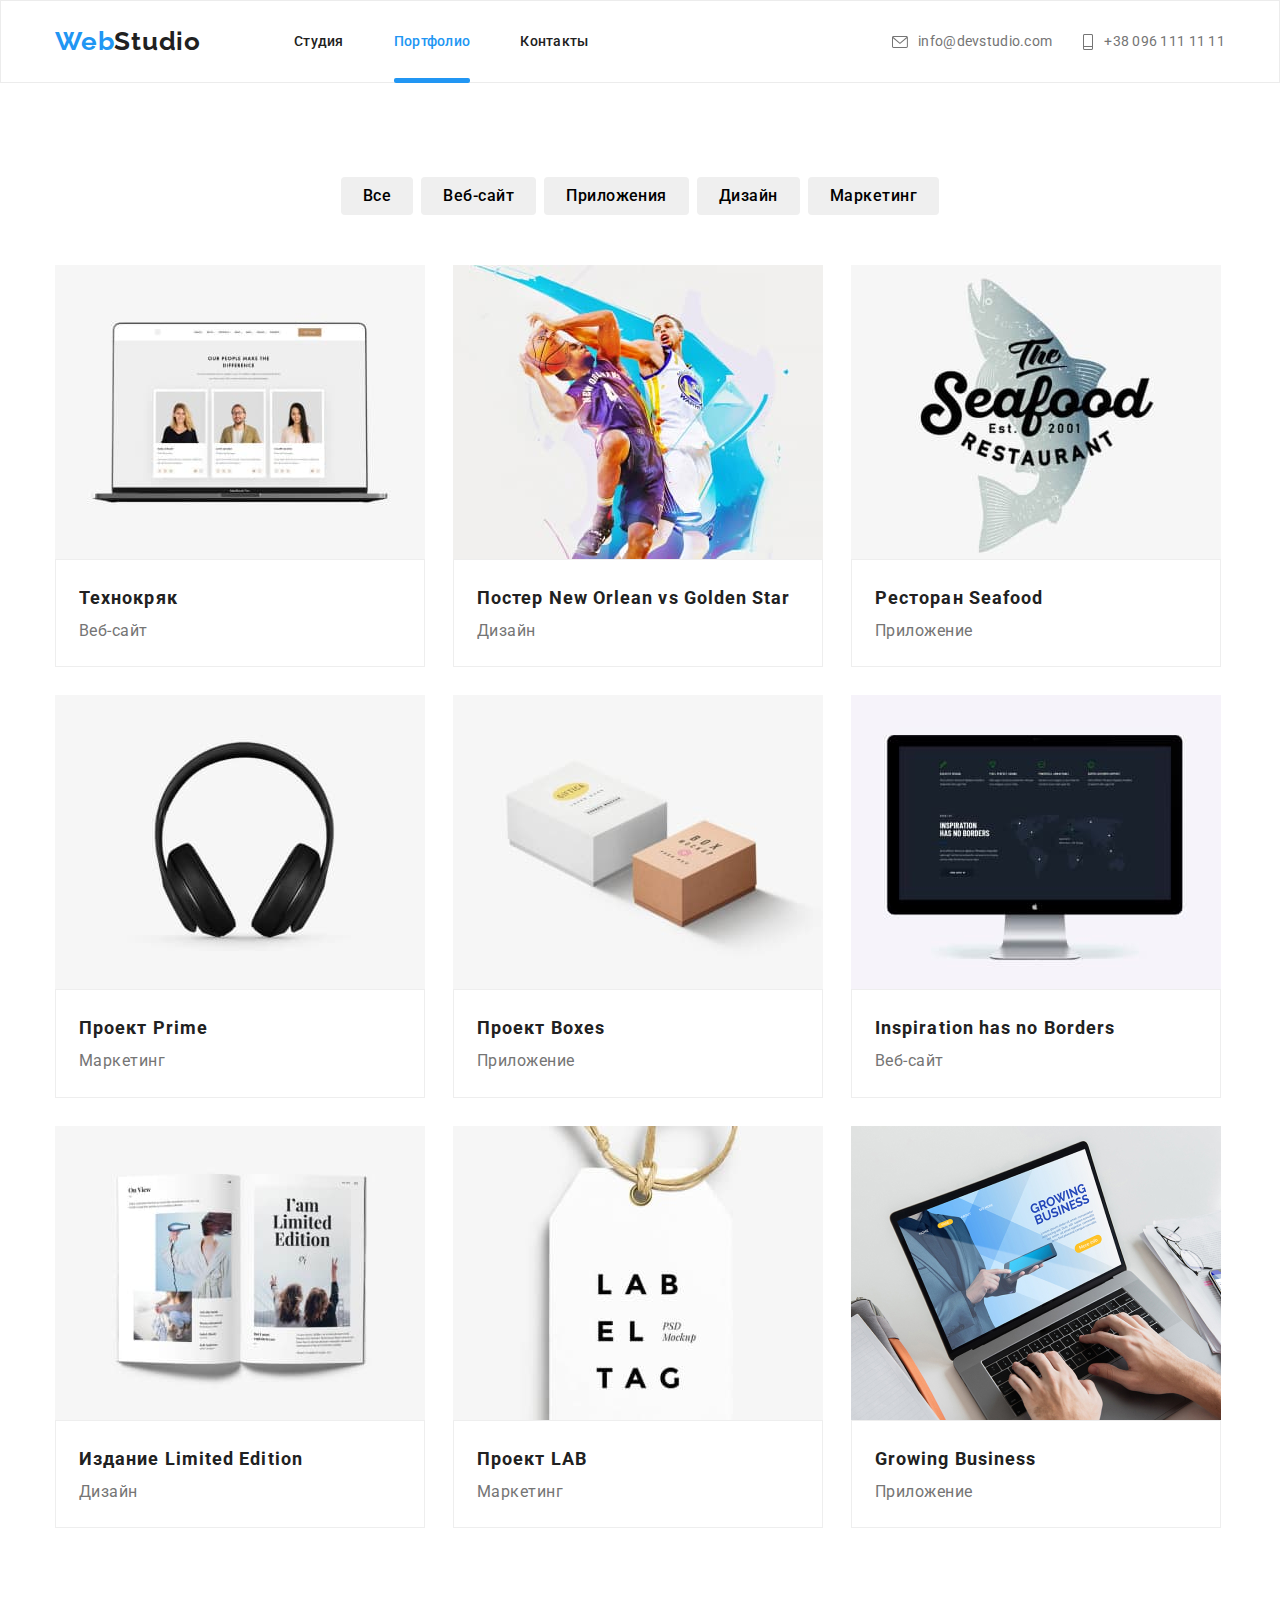
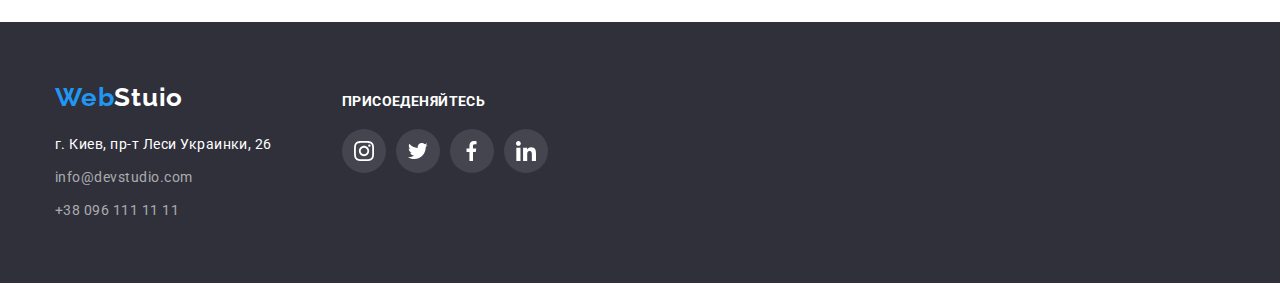
==== portfolio.html @ cc3d2007 "Start" ====
<!DOCTYPE html>
<html lang="ru">
<head>
    <meta charset="UTF-8">
    <meta http-equiv="X-UA-Compatible" content="IE=edge">
    <meta name="viewport" content="width=device-width, initial-scale=1.0">
    <title>Портфолио</title>
        <link href="https://fonts.googleapis.com/css2?family=Raleway:wght@700&family=Roboto:wght@400;500;700;900&display=swap"
            rel="stylesheet">
        <link rel="stylesheet" href="https://cdnjs.cloudflare.com/ajax/libs/modern-normalize/1.1.0/modern-normalize.min.css"
            integrity="sha512-wpPYUAdjBVSE4KJnH1VR1HeZfpl1ub8YT/NKx4PuQ5NmX2tKuGu6U/JRp5y+Y8XG2tV+wKQpNHVUX03MfMFn9Q=="
            crossorigin="anonymous" referrerpolicy="no-referrer" />
        <link rel="stylesheet" href="./css/style.css">
</head>
<body>

    <!-- Хедер -->
    <header class="page_heder">
        <div class="header-box container">
            <nav>
                <a href="./index.html" class="logo"><span class="logo-accent">Web</span>Studio</a>
                <ul class="list-nav list">
                    <li><a href="./index.html" class="link">Студия</a></li>
                    <li><a href="./portfolio.html" class="link-nav link">Портфолио</a></li>
                    <li><a href="#" class="link">Контакты</a></li>
                </ul>
            </nav>
            <!-- контанты -->
            <ul class="ause-nav list">
                <li class="ause_nav_icon">
                    <a href="mailto:info@devstudio.com" class="contact_box link">
                        <svg class="ause_icon" width="16" height="12">
                            <use href="images/icon/symbol-defs.svg#mail"></use>
                        </svg>
                        <span> info@devstudio.com</span>
                    </a>
                </li>
                <li class="ause_nav_icon">
                    <a href="tel:+380961111111" class="contact_box link">
                        <svg class="ause_icon" width="12" height="16">
                            <use href="images/icon/symbol-defs.svg#tel"></use>
                        </svg>
                         +38 096 111 11 11
                    </a>
                </li>
            </ul>
        </div>
    </header>

    <!-- Основной контент -->
    <main>
        <section class="maim_information">
            <div class="container">
                <h1 class="visually-hidden title">Портфолио</h1>
                <!-- Фильтрация запроса -->
                <ul class="button-list list">
                    <li><button type="button" class="filter_button">Все</button></li>
                    <li><button type="button" class="filter_button">Веб-сайт</button></li>
                    <li><button type="button" class="filter_button">Приложения</button></li>
                    <li><button type="button" class="filter_button">Дизайн</button></li>
                    <li><button type="button" class="filter_button">Маркетинг</button></li>
                </ul>
<!------------------------------------------------ Карточки с фото--------------------------------------------------->    
                <ul class="product_list list">
                    <li>
                        <a class="product_list_linc" href="#"> 
                            <div  class="product_img_box">
                                <img class="product_img" src="./images/portfolio1.jpg" alt="ноутбук с изображением сайта" width="370" height="294">
                                <p class="product_img_text">
                                    Технокряк это современная площадка распространения 
                                    коронавируса. Компании используют эту платформу для цифрового
                                    шпионажа и атак на защищённые сервера конкурентов
                                </p>
                            </div>
                            <div class="product_text_box">
                                <h2 class="title">Технокряк</h2>
                                <p class="cards-text">Веб-сайт</p>
                            </div>
                        </a>
                    </li>
                    <li>
                        <a class="product_list_linc" href="#">
                            <div class="product_img_box">
                                <img src="./images/portfolio2.jpg" alt="два баскетболиста борются за мяч" width="370" height="294">
                                <p class="product_img_text">
                                    Технокряк это современная площадка распространения
                                    коронавируса. Компании используют эту платформу для цифрового
                                    шпионажа и атак на защищённые сервера конкурентов
                                </p>
                            </div>
                            <div class="product_text_box">
                                <h2 class="title">Постер New Orlean vs Golden Star</h2>
                                <p class="cards-text">Дизайн</p>
                            </div>
                        </a>
                    </li>
                    <li>
                        <a class="product_list_linc" href="#">
                            <div class="product_img_box">
                                <img src="./images/portfolio3.jpg" alt="логотип с изображением рыбы" width="370" height="294">
                                <p class="product_img_text">
                                    Технокряк это современная площадка распространения
                                    коронавируса. Компании используют эту платформу для цифрового
                                    шпионажа и атак на защищённые сервера конкурентов
                                </p>
                            </div>
                            <div class="product_text_box">
                                <h2 class="title">Ресторан Seafood</h2>
                                <p class="cards-text">Приложение</p>
                            </div>
                        </a>
                    </li>
                    <li>
                        <a class="product_list_linc" href="#">
                            <div class="product_img_box">
                                <img src="./images/portfolio4.jpg" alt="изображены наушники" width="370" height="294">
                                <p class="product_img_text">
                                    Технокряк это современная площадка распространения
                                    коронавируса. Компании используют эту платформу для цифрового
                                    шпионажа и атак на защищённые сервера конкурентов
                                </p>
                            </div>
                            <div class="product_text_box">
                                <h2 class="title">Проект Prime</h2>
                                <p class="cards-text">Маркетинг</p>
                            </div>
                        </a>
                    </li>
                    <li>
                        <a class="product_list_linc" href="#">
                            <div class="product_img_box">
                                <img src="./images/portfolio5.jpg" alt="изображены: серая и рыжая коробки" width="370" height="294">
                                <p class="product_img_text">
                                    Технокряк это современная площадка распространения
                                    коронавируса. Компании используют эту платформу для цифрового
                                    шпионажа и атак на защищённые сервера конкурентов
                                </p>
                            </div>
                            <div class="product_text_box">
                                <h2 class="title">Проект Boxes</h2>
                                <p class="cards-text">Приложение</p>
                            </div>
                        </a>
                    </li>
                    <li>
                        <a class="product_list_linc" href="#">
                            <div class="product_img_box">
                                <img src="./images/portfolio6.jpg" alt="экран с изображением сайта" width="370" height="294">
                                <p class="product_img_text">
                                    Технокряк это современная площадка распространения
                                    коронавируса. Компании используют эту платформу для цифрового
                                    шпионажа и атак на защищённые сервера конкурентов
                                </p>
                            </div>
                            <div class="product_text_box">
                                <h2 class="title">Inspiration has no Borders</h2>
                                <p class="cards-text">Веб-сайт</p>
                            </div>
                        </a>
                    </li>
                    <li>
                        <a class="product_list_linc" href="#">
                            <div class="product_img_box">
                                <img src="./images/portfolio7.jpg" alt="изображена книга с фото-колажем" width="370" height="294">
                                <p class="product_img_text">
                                    Технокряк это современная площадка распространения
                                    коронавируса. Компании используют эту платформу для цифрового
                                    шпионажа и атак на защищённые сервера конкурентов
                                </p>
                            </div>
                            <div class="product_text_box">
                                <h2 class="title">Издание Limited Edition</h2>
                            <p class="cards-text">Дизайн</p>
                            </div>
                        </a>
                    </li>
                    <li>
                        <a class="product_list_linc" href="#">
                            <div class="product_img_box">
                                <img src="./images/portfolio8.jpg" alt="Этикетка с дизайном" width="370" height="294">
                                <p class="product_img_text">
                                    Технокряк это современная площадка распространения
                                    коронавируса. Компании используют эту платформу для цифрового
                                    шпионажа и атак на защищённые сервера конкурентов
                                </p>
                            </div>
                            <div class="product_text_box">
                                <h2 class="title">Проект LAB</h2>
                            <p class="cards-text">Маркетинг</p>
                            </div>
                        </a>
                    </li>
                    <li>
                        <a class="product_list_linc" href="#">
                            <div class="product_img_box">
                                <img src="./images/portfolio9.jpg" alt="ноутбук с главной страницей приложения" width="370" height="294">
                                <p class="product_img_text">
                                    Технокряк это современная площадка распространения
                                    коронавируса. Компании используют эту платформу для цифрового
                                    шпионажа и атак на защищённые сервера конкурентов
                                </p>
                            </div>
                            <div class="product_text_box">
                                <h2 class="title">Growing Business</h2>
                            <p class="cards-text">Приложение</p>
                            </div>
                        </a>
                    </li>
                </ul>
            </div>
        </section>
    </main>

    <!-- Футер -->
    <footer>
        <div class="footer_container container">
            <div>
                <a href="./index.html" class="logo logo-footer"><span class="logo-accent">Web</span>Stuio</a>
                <address>
                    <ul class="footer-list list">
                        <li><a href="https://goo.gl/maps/L2MyBk3LdG8CVjXL7" class="footer-main-link">г. Киев, пр-т Леси
                                Украинки, 26</a>
                        </li>
                        <li><a href="mailto:info@devstudio.com" class="footer-link link">info@devstudio.com</a></li>
                        <li><a href="tel:+380961111111" class="footer-link link">+38 096 111 11 11</a></li>
                    </ul>
                </address>
            </div>
            <div class="ause_container">
                <h3 class="ause_container_title title">Присоеденяйтесь</h3>
                <ul class="footer_social_list list">
                    <li class="footer_social_item">
                        <a href="" class="footer_social_link link">
                            <svg class="footer_social_icon" width="20" height="20">
                                <use href="images/icon/symbol-defs.svg#Instagram"></use>
                            </svg>
                        </a>
                    </li>
                    <li class="footer_social_item">
                        <a href="" class="footer_social_link link">
                            <svg class="footer_social_icon" width="20" height="20">
                                <use href="images/icon/symbol-defs.svg#Tviter"></use>
                            </svg>
                        </a>
                    </li>
                    <li class="footer_social_item">
                        <a href="" class="footer_social_link link">
                            <svg class="footer_social_icon" width="20" height="20">
                                <use href="images/icon/symbol-defs.svg#Facebook"></use>
                            </svg>
                        </a>
                    </li>
                    <li class="footer_social_item">
                        <a href="" class="footer_social_link link">
                            <svg class="footer_social_icon" width="20" height="20">
                                <use href="images/icon/symbol-defs.svg#Linkedin"></use>
                            </svg>
                        </a>
                    </li>
                </ul>
            </div>
        </div>
    </footer>
</body>
</html>
---- css/style.css ----
/* универсальный стиль */
:root {
  --primary-text-color: #757575;
  --title-text-color: #212121;
  --accent: #2196f3;
  --primary-background-color: #ffffff;
  --second-background-color: #f5f4fa;
  --third-background-color: #2f303a;
}
/* основной цвет текста #212121 */
/* вспомогательный цвет текста #757575 */
/* основной цвет фона #E5E5E5 */
/* Вспомогательный цвет фона #F5F4FA */
/* акцент #2196F3 */
/* цвет футера #2F303A */



/* ---------------Обнуление визуала---------- */

html{
  box-sizing: border-box;
}

*, 
*::before, 
*::after {
  box-sizing: inherit;
}

img{
  display: block;
}

body {
  margin: 0;

  background-color: var(--primary-background-color);
  color: var(--primary-text-color);
  
  font-family: Roboto, sans-serif;
  font-size: 16px;
  line-height: 1.9;
  letter-spacing: 0.03em;
}

a {
  text-decoration: none;
}

h1,
h2,
h3,
h4,
ul,
p{
  margin: 0;
  padding: 0;
}


/* ----------Универсальные классы----------- */

.list {
  list-style: none;
}


.title {
  color: var(--title-text-color);

  font-size: 18px;
  line-height: 2;
  letter-spacing: 0.06em;
}

.container{
  width: 1200px;
  margin: 0 auto;
  padding: 0 15px;
}

.section{
  padding: 94px;
}

/* --------------Стили Хедера ----------------*/

.page_heder{
border: 1px solid #ECECEC;
padding: 25px 0;
}

.header-box{
  display: flex;
  align-items: center;
  justify-content: space-between;

}

.header-box > nav{
  display: flex;
  align-items: center;
    
}

.logo {
  color: var(--title-text-color);
  
  font-family: Raleway, cursive;
  font-weight: 700;
  font-size: 26px;
  line-height: 1.2;
  letter-spacing: 0.03em;
}
.logo-accent {
  color: var(--accent);
}
.list-nav {
  display: flex;
  
  color: var(--title-text-color);

  font-weight: 500;
  font-size: 14px;
  line-height: 1.14;
  letter-spacing: 0.02em;
}

.list-nav >li {
  margin-left: 50px;
  position: relative;
}

.list-nav >li:first-child{
  margin-left: 93px;
}

.list-nav .link{
  padding: 32px 0;
}

.ause_nav_icon .link {
  color: var(--primary-text-color); 
}

.link{
  color: var(--title-text-color);

  transition: color 2500ms cubic-bezier(0.4, 0, 0.2, 1);
}

.link:hover,
.link:focus {
  color: var(--accent);
  outline: none;

  transition: color 250ms cubic-bezier(0.4, 0, 0.2, 1);
}

.link-nav {
  color: var(--accent);
}

.link-nav::after{
  content: "";
  position: absolute;
  left: 0;
  bottom: -33px;

  display: block;
  width: 100%;
  height: 5px;
  background-color: var(--accent);
  border-radius: 2px;

  transition: transform 250ms cubic-bezier(0.4, 0, 0.2, 1);
}

.link-nav:hover::after {
  transform: rotate(180deg);
}



.ause-nav {
  display: flex;
  
} 
.ause_nav_icon{
  display: flex;
  justify-content: center;
  align-items: center;
  
}

.ause_nav_icon{
  margin-right: 30px;
}

.ause_nav_icon:last-child{
  margin-right: 0;
}

.contact_box {
  color: var(--primary-text-color);

  font-weight: 500px;
  font-size: 14px;
  line-height: 1.14;
  letter-spacing: 0.02em;

  display: flex;
  align-items: center;
  justify-content: center;
  /* color: currentColor; */
}

.ause_icon{
  margin-right: 10px;
  fill: currentColor;

  padding: 0;

  align-items: center;
  justify-content: center;
}


/*--------------- стили main index ------------------*/

.hero{
  max-width: 1600px;
  min-height: 600px ;

  margin-left: auto;
  margin-right: auto;

  padding: 200px 0;

  background-image: linear-gradient(rgba(47, 48, 58, 0.4), rgba(47, 48, 58, 0.4)), 
  url(../images/hero-img.jpg);

  background-size: cover;
  background-repeat: no-repeat;
  background-position: center;
 
}

.hero-conteyner{
  
  text-align: center;
  
}

.hero-title{

  color: #ffffff;

  font-weight: 900;
  font-size: 44px;
  line-height: 1.36;

  letter-spacing: 0.06em;
  text-transform: uppercase;
  
}

.hero-button{
  margin-top: 30px;

  background-color: var(--accent);
  color: #ffffff;

  font-weight: 700;
  font-size: 16px;
  line-height: 1.9;
  letter-spacing: 0.06em;
  font-family: inherit;

  border-radius: 4px;
  box-shadow: 0px 4px 4px rgba(0, 0, 0, 0.15);

  width: 200px;
  height: 50px;
  
  cursor: pointer;
}
/* -----------Преимущества компании */

.advantage_section{
  padding: 94px 0 0 0 ;
}

.visually-hidden {
  position: absolute;
  width: 1px;
  height: 1px;
  margin: -1px;
  border: 0;
  padding: 0;
  white-space: nowrap;
  clip-path: inset(100%);
  clip: rect(0 0 0 0);
  overflow: hidden;
}


.advantage_list{
  display: flex;
}

.advantage_list >li{
  margin-right: 30px;
  width: 270px;
}

.advantage_list >li:last-child{
  margin-right: 0;
}

.advantage_list >li::before{
  content: "";
  display: block;
  width: 270px;
  height: 120px;
  margin-bottom: 30px;

  background-color: #F5F4FA;
  border-radius: 4px;
  
  /* outline: 1px solid chartreuse; */

  background-repeat: no-repeat;
  background-position: center;
}

.icon_antenna::before{
  background-image: url(../images/icon/advantage/advantage_antenna.svg);

}

.icon_astronaut::before{
  background-image: url(../images/icon/advantage/advantage_astronaut.svg);
}

.icon_clock::before{
  background-image: url(../images/icon/advantage/advantage_clock.svg);
}

.icon_diagram::before{
  background-image: url(../images/icon/advantage/advantage_diagram.svg);
}

.advantage-title{

  margin-bottom: 10px;

  font-size: 14px;
  line-height: 1.14;
  letter-spacing: 0.03em;
  text-transform: uppercase;
}

.advantage-text{

  font-size: 14px;
  line-height: 1.7;
  letter-spacing: 0.03em;
}


/* ---------Чем Мы Занимаемся- */

.work{
  margin: 0px auto;
}

.work-list{
  display: flex;
  justify-content: center;
}

.work_list_item{
  margin-right: 30px;

  position: relative;
}

.work_list_item:last-child {
  margin-right: 0;
}

.work_list_text{
  position: absolute;

  bottom: 0;
  left: 50%;
  transform: translateX(-50% );

  width: 100%;

  padding: 27px 80px;

  font-size: 14px;
  line-height: 16px;
  text-align: center;
  letter-spacing: 0.03em;
  text-transform: uppercase;

  color: #FFFFFF;

  background-color: rgba(47, 48, 58, 0.8);
}

.our_work,
.our_team,
.ouer_clients{
  margin-bottom: 50px;

  font-size: 36px;
  line-height: 1.16;
  text-align: center;
  letter-spacing: 0.03em;
}

/* -----------------наша команда */

.team_section{
  background-color: var(--second-background-color);
  padding-bottom: 94px;
}

 /* .team{
  background-color: limegreen;
   
} */

.team >.list {
  display: flex;
  justify-content: center;
  

}
.team_list{
  margin-right: 28px;

  background: #FFFFFF;
/* material shadow v1 */

box-shadow: 0px 1px 3px rgba(0, 0, 0, 0.12), 
0px 1px 1px rgba(0, 0, 0, 0.14), 
0px 2px 1px rgba(0, 0, 0, 0.2);
border-radius: 0px 0px 4px 4px;
}

.team_list:last-child{
  margin-right: 0;
}


.team-title{
  font-weight: 500;
  font-size: 16px;
  line-height: 1.18;
  letter-spacing: 0.03em;

  text-align: center;
}

.team_title_stile{
  text-align: center;
  padding: 30px 0;

  background-color:  var(--primary-background-color);
}

.product_text_box{
  padding: 20px 23px;
  border: 1px solid #EEEEEE;
}
.team-text{

  font-size: 16px;
  line-height: 1.18;
  letter-spacing: 0.03em;

  margin-top: 10px;
  margin-bottom: 16px;
}

.team_social_list{
  display: flex;
  justify-content: center;
  align-content: center;
}

.team_social_item{
  height: 44px;
  width: 44px;
}

.team_social_item:not(:last-child){
  margin-right: 10px;
}

.team_social_link{
  height: 100%;
  width: 100%;
  
  border-radius: 50%;

  display: flex;
  align-items: center;
  justify-content: center;

  transition: background-color 250ms cubic-bezier(0.4, 0, 0.2, 1);
}

.team_social_icon{
  fill: #AFB1B8;
}

.team_social_link:hover,
.team_social_link:focus{
  background-color: var(--accent);
}

.team_social_link:hover .team_social_icon,
.team_social_link:focus .team_social_icon{
  fill: var(--primary-background-color);
}


/* ---------------------наши Клиенты---------------------- */

.clients_list{
  display: flex;

}

.clients_list>li{
  width: calc((100% - 30px) /6);
  height: 92px;
}

.clients_list>li:not(:last-child){
  margin-right: 30px;
}

.clients_link{
  border: 1px solid #AFB1B8;
  box-sizing: border-box;
  border-radius: 4px;

  transition: border-color 250ms cubic-bezier(0.4, 0, 0.2, 1);
}

.clients_link:hover,
.clients_link:focus {
  border-color: var(--accent);
}

.clients_link:hover .clients_icon,
.clients_link:focus .clients_icon {
 fill: var(--accent);
}

.clients_list>li>a {
  outline: none;
}

.clients_icon{
  fill: #AFB1B8;

  transition: fill 250ms cubic-bezier(0.4, 0, 0.2, 1);
}

.clients_list>li>a{
  width: 100%;
  height: 100%;

  display: flex;
  justify-content: center;
  align-items: center;
}


/* --------------------стили main portfolio*-------------------------------*/
.maim_information{
  padding: 94px 0;
}

.button-list {
  display: flex;
  justify-content: center;

  margin-bottom: 50px;

  color: var(--title-text-color);
}

.filter_button{
  transition: box-shadow 250ms 
  cubic-bezier(0.4, 0, 0.2, 1);
}
  
.filter_button:hover,
.filter_button:focus {
box-shadow: 0px 3px 1px rgba(0, 0, 0, 0.1), 0px 1px 2px rgba(0, 0, 0, 0.08), 
0px 2px 2px rgba(0, 0, 0, 0.12);
}

.button-list >li:not(:last-child){
  margin-right: 8px;
}
.button-list button {

  border-radius: 4px;
  padding: 6px 22px;
  
  font-weight: 500;
  font-size: 16px;
  line-height: 1.62;
  letter-spacing: 0.03em;

  cursor: pointer;

  transition: background-color 250ms 
  cubic-bezier(0.4, 0, 0.2, 1);
}

.button-list button:hover,
.button-list button:focus {
  color: #ffffff;
  background-color: var(--accent);
}

button {
    border: none;
    font-family: inherit;
}

/* -----------------------Карточки с фото--------------------- */
.product_list{
  display: flex;
  flex-wrap: wrap;

}

.product_list >li {
  margin-right: 28px;
  margin-bottom: 28px;
  
}

.product_list >li:nth-child(3n){
  margin-right: 0px;
}

.product_list >li:nth-child(n+7){
  margin-bottom: 0;
}

.product_list_linc{
  display: block;

  transition: box-shadow 250ms cubic-bezier(0.4, 0, 0.2, 1);
}

.product_list_linc:hover,
.product_list_linc:focus {

  background: #FFFFFF;
  box-sizing: border-box;
  box-shadow: 0px 1px 1px rgba(0, 0, 0, 0.12), 
  0px 4px 4px rgba(0, 0, 0, 0.06), 
  1px 4px 6px rgba(0, 0, 0, 0.16);
}








.product_img_box{
  position: relative;
  overflow: hidden;
}

.product_img_text{
  position: absolute;
  top: 0;
  height: 100%;
  padding: 64px 24px;

  font-size: 18px;
  line-height: 28px;
  letter-spacing: 0.03em;
  color: #FFFFFF;

  background-color: rgba(33, 150, 243, 0.9);

  transform: translateY(100%);
  transition-duration: 250ms;
  transition-timing-function: cubic-bezier(0.4, 0, 0.2, 1);
}

.product_list_linc:hover .product_img_text {
  transform: translateY(0);
}




.cards-text{
  color: var(--primary-text-color);
}




/* --------------------Подвал -----------------------------------------------*/
footer {
  background-color: var(--third-background-color);
  padding: 60px 0;
}

.footer_container{
  display: flex;
  align-items:baseline;
}

.logo-footer{
  color: #ffffff;
  display: block;
  margin-bottom: 20px;
}

.footer-main-link{
  color: #ffffff;
}

.footer-link{
  color: rgba(255, 255, 255, 0.6);
}

.footer-list {

  font-size: 14px;
  line-height: 1.7;
  font-style: normal;
}

.footer-list >li{
  display: block;
}

.footer-list >li:not(:first-child){
  margin-top: 9px;
}

.ause_container{
  padding: 0 70px;
}

.ause_container_title{
  
  font-size: 14px;
  line-height: 16px;
  letter-spacing: 0.03em;
  text-transform: uppercase;

  color: #FFFFFF;

   margin-bottom: 20px;
}

.footer_social_list{
  display: flex;
  justify-content: center;
  align-items: center;
}

.footer_social_item{
  width: 44px;
  height: 44px;
}

.footer_social_item:not(:last-child){
  margin-right: 10px;
}

.footer_social_link{
  display: flex;
  justify-content: center;
  align-items: center;

  width: 100%;
  height: 100%;
  border-radius: 50%;
  
  background-color: rgba(255, 255, 255, 0.1);

  transition: background-color 250ms cubic-bezier(0.4, 0, 0.2, 1);
}

.footer_social_link:hover,
.footer_social_link:focus{
  background-color: var(--accent);
}

.footer_social_icon{
  fill: #FFFFFF;
}


/* ---------------------Модальное окно--------------- */

.backdrop{
  width: 100vw;
  height: 100vh;
  background-color: rgba(0, 0, 0, 0.2);
  position: fixed;
  top: 0;
  transition: opacity 250ms, visibility 250ms ;
}

.modal{
  position: absolute;
  top: 50%;
  left: 50%;
  
  transform: translate(-50%, -50%);

  width: 528px;
  min-height: 581px;
  background: #FFFFFF;
  border-radius: 4px;
}

.modal_cloze{
  position: absolute;
  top: 10px;
  right: 10px;

  width: 30px;
  height: 30px;

  background-color: #FFFFFF;
  border: 1px solid rgba(0, 0, 0, 0.1);
  border-radius: 50%;

  display: flex;
  justify-content: center;
  align-items: center;
}

.is-hidden{
  opacity: 0;
  visibility: none;
  pointer-events: none;
}
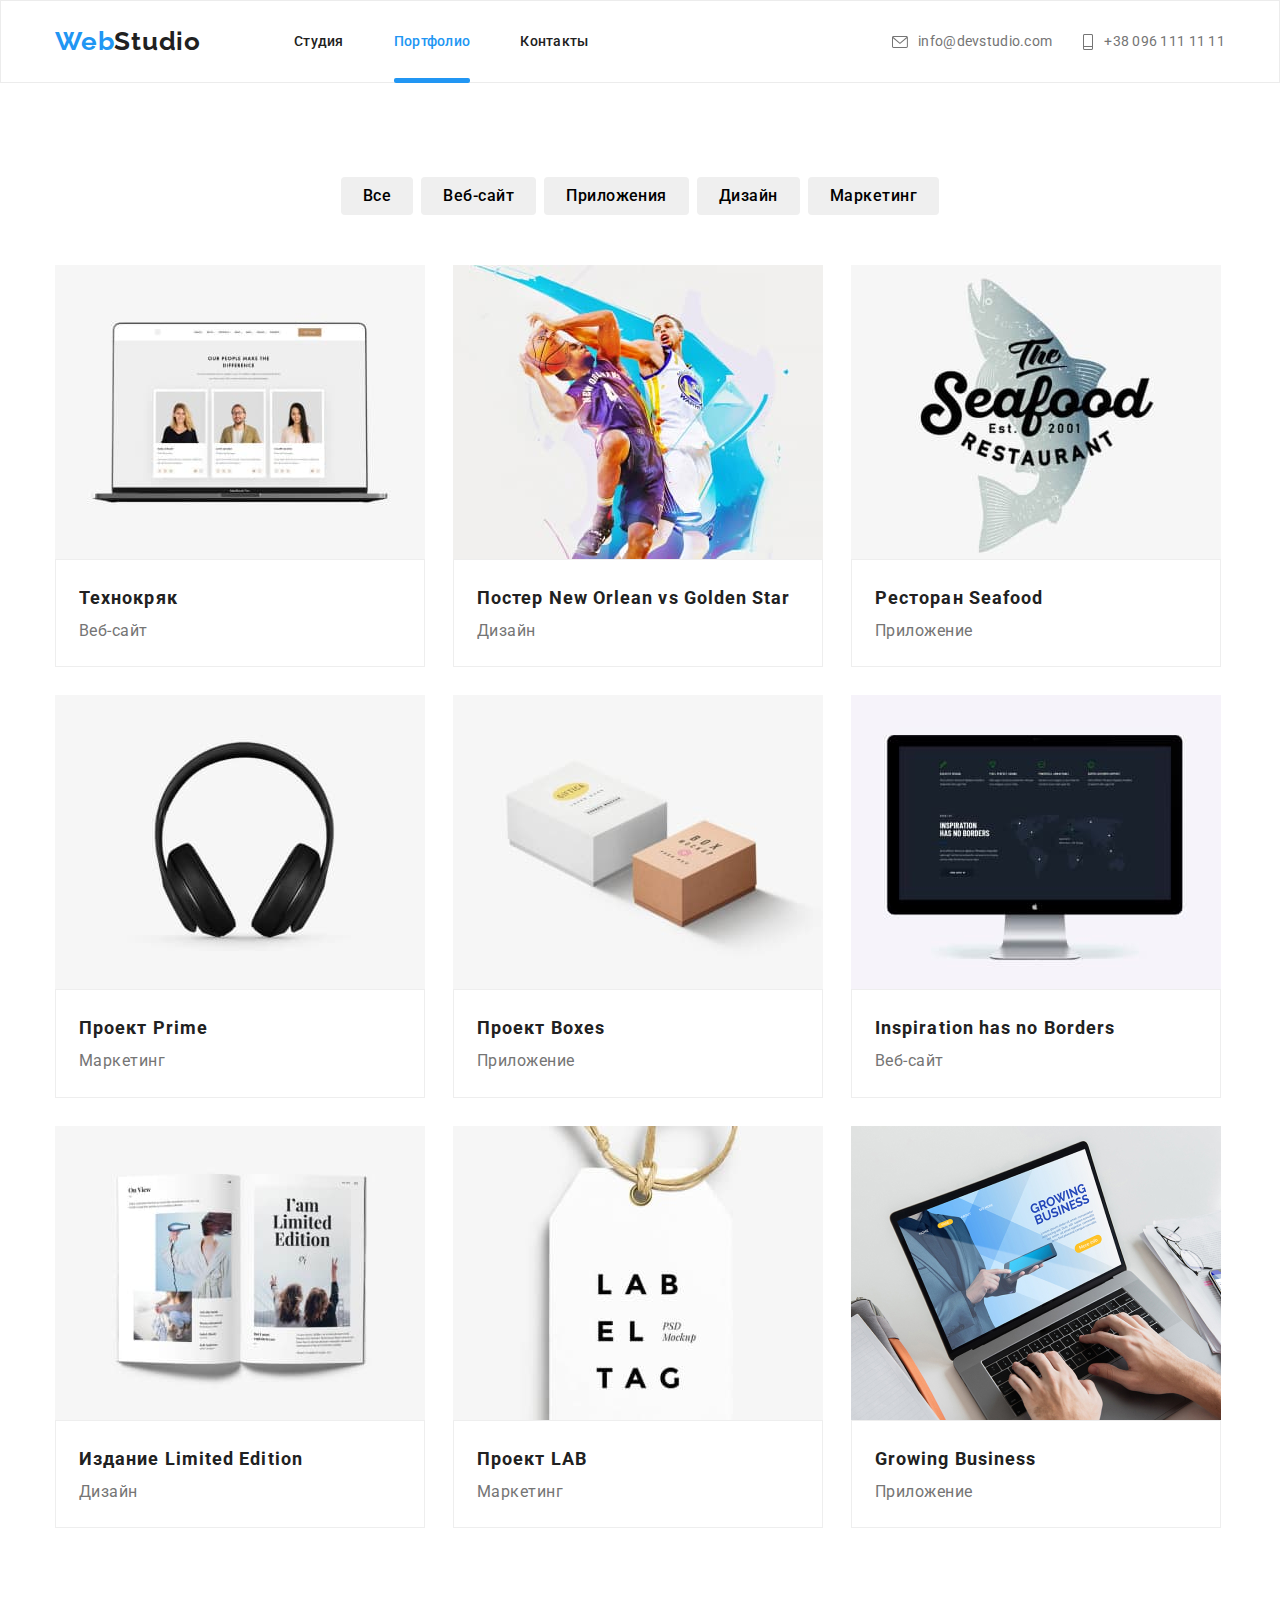
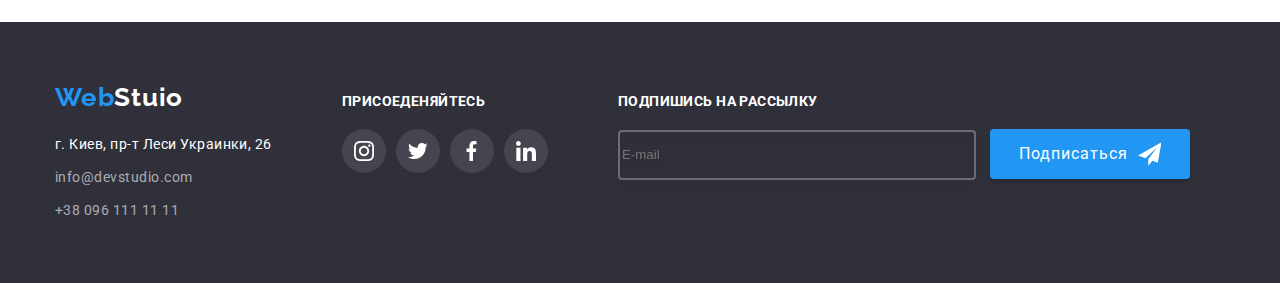
==== commit 344272f3: "Форма в футере готова" ====
--- a/portfolio.html
+++ b/portfolio.html
@@ -230,34 +230,50 @@
                 <h3 class="ause_container_title title">Присоеденяйтесь</h3>
                 <ul class="footer_social_list list">
                     <li class="footer_social_item">
-                        <a href="" class="footer_social_link link">
+                        <a href="" class="footer_social_link">
                             <svg class="footer_social_icon" width="20" height="20">
                                 <use href="images/icon/symbol-defs.svg#Instagram"></use>
                             </svg>
                         </a>
                     </li>
                     <li class="footer_social_item">
-                        <a href="" class="footer_social_link link">
+                        <a href="" class="footer_social_link">
                             <svg class="footer_social_icon" width="20" height="20">
                                 <use href="images/icon/symbol-defs.svg#Tviter"></use>
                             </svg>
                         </a>
                     </li>
                     <li class="footer_social_item">
-                        <a href="" class="footer_social_link link">
+                        <a href="" class="footer_social_link">
                             <svg class="footer_social_icon" width="20" height="20">
                                 <use href="images/icon/symbol-defs.svg#Facebook"></use>
                             </svg>
                         </a>
                     </li>
                     <li class="footer_social_item">
-                        <a href="" class="footer_social_link link">
+                        <a href="" class="footer_social_link">
                             <svg class="footer_social_icon" width="20" height="20">
                                 <use href="images/icon/symbol-defs.svg#Linkedin"></use>
                             </svg>
                         </a>
                     </li>
                 </ul>
+            </div>
+            <!-- -----------------------------Подписка на Телеграм----------------------------------------------------------- -->
+            <div class="footer_input_conteiner">
+                <h3 class="ause_container_title title">Подпишись на рассылку</h3>
+    
+                <form action="#">
+                    <input type="mail" name="user-mail" class="footer_input" placeholder="E-mail" title="****@mail.com">
+    
+                    <button type="submit" class="footer_input_butten">
+                        <span class="footer_input_butten_text">Подписаться
+                            <svg class="footer_input_icon" width="24" height="24">
+                                <use href="./images/icon/symbol-defs.svg#telega"></use>
+                            </svg>
+                        </span>
+                    </button>
+                </form>
             </div>
         </div>
     </footer>
--- a/css/style.css
+++ b/css/style.css
@@ -817,6 +817,51 @@
 }
 
 
+.footer_input {
+  width: 358px;
+  height: 50px;
+
+  border: 2px solid rgba(255, 255, 255, 0.3);
+  box-sizing: border-box;
+  filter: drop-shadow(0px 4px 4px rgba(0, 0, 0, 0.15));
+  border-radius: 4px;
+  background-color: transparent;
+}
+
+.footer_input_butten {
+  width: 200px;
+  height: 50px;
+
+  margin-left: 10px;
+  padding: 10px 29px;
+
+  background: #2196F3;
+  box-shadow: 0px 4px 4px rgba(0, 0, 0, 0.15);
+  border-radius: 4px;
+
+  font-size: 16px;
+  line-height: 30px;
+  letter-spacing: 0.06em;
+  color: #FFFFFF;
+}
+
+.footer_input_icon {
+  fill: #ffffff;
+  margin-left: 10px;
+}
+
+.footer_input_butten_text {
+  display: flex;
+  align-items: center;
+  justify-content: center;
+}
+
+
+
+
+
+
+
 /* ---------------------Модальное окно--------------- */
 
 .backdrop{
@@ -839,7 +884,104 @@
   min-height: 581px;
   background: #FFFFFF;
   border-radius: 4px;
-}
+  padding: 40px;
+}
+
+.modal_title {
+  font-weight: bold;
+  font-size: 20px;
+  line-height: 23px;
+  text-align: center;
+  letter-spacing: 0.03em;
+
+  color: #212121;
+
+ margin-bottom: 12px;
+}
+
+.input_lable {
+  font-size: 12px;
+  line-height: 14px;
+  letter-spacing: 0.01em;
+
+  color: #757575;
+
+  margin-bottom: 4px;
+}
+
+
+.modal_input{
+  width: 100%;
+  height: 44px;
+  border: 1px solid rgba(33, 33, 33, 0.2);
+  box-sizing: border-box;
+  border-radius: 4px;
+  margin-bottom: 10px;
+
+  outline: none;
+}
+
+
+.modal_input::placeholder {
+  font-size: 14px;
+  line-height: 16px;
+  letter-spacing: 0.01em;
+
+  color: rgba(117, 117, 117, 0.5);
+}
+
+.modal_input::placeholder-shown {
+  border-color: var(--accent);
+}
+
+.modal_input:hover, 
+.modal_input:focus {
+  border-color: var(--accent);
+}
+
+
+.input_box {
+  position: relative;
+}
+
+.input_icon {
+  position: absolute;
+  left: 10px;
+  top: 55%;
+}
+
+
+
+.coment_text {
+  width: 448px;
+  height: 120px;
+
+  border: 1px solid rgba(33, 33, 33, 0.2);
+  box-sizing: border-box;
+  border-radius: 4px;
+
+  resize: none;
+  outline: none;
+}
+
+.coment_text::placeholder {
+  font-size: 14px;
+  line-height: 16px;
+  letter-spacing: 0.01em;
+
+  color: rgba(117, 117, 117, 0.5);
+
+  padding: 12px 16px;
+}
+
+.coment_text:hover,
+.coment_text:focus {
+  border-color: var(--accent);
+}
+
+
+
+
 
 .modal_cloze{
   position: absolute;
@@ -856,7 +998,92 @@
   display: flex;
   justify-content: center;
   align-items: center;
-}
+
+  outline: none;
+}
+
+.modal_svg:focus,
+.modal_svg:hover {
+  fill: var(--accent);
+}
+
+
+.input_check_text {
+  font-size: 14px;
+  line-height: 24px;
+  letter-spacing: 0.03em;
+  color: #757575;
+  display: flex;
+  align-items: center;
+  justify-content: space-evenly;
+}
+
+.input_check_text span{
+  width: 16px;
+  height: 15px;
+  border: 2px solid #000000;
+  border-radius: 2px;
+  margin-right: 7px;
+
+  display: flex;
+  align-items: center;
+  justify-content: center;
+}
+
+.checkbox_icon {
+  fill:transparent;
+}
+
+.input_checkbox:checked + .input_check_text >span {
+  background-color: var(--accent);
+  border: none;
+}
+
+.input_checkbox:checked + .input_check_text .checkbox_icon {
+  background-color: var(--accent);
+  border: none;
+  fill: #ffffff;
+}
+
+
+
+
+.modal_button {
+  width: 200px;
+  height: 50px;
+  background: #2196F3;
+  box-shadow: 0px 4px 4px rgba(0, 0, 0, 0.15);
+  border-radius: 4px;
+  margin: 30px auto 0 auto;
+
+  font-size: 16px;
+  line-height: 30px;
+  letter-spacing: 0.06em;
+
+  color: #FFFFFF;
+  }
+.input_check_linc {
+  font-size: 14px;
+  line-height: 24px;
+  letter-spacing: 0.03em;
+  text-decoration-line: underline;
+  color: var(--accent);
+}
+
+
+
+
+
+
+
+
+  
+  .button_box {
+    display: flex;
+    align-items: center;
+  justify-content: center;
+}
+
 
 .is-hidden{
   opacity: 0;
